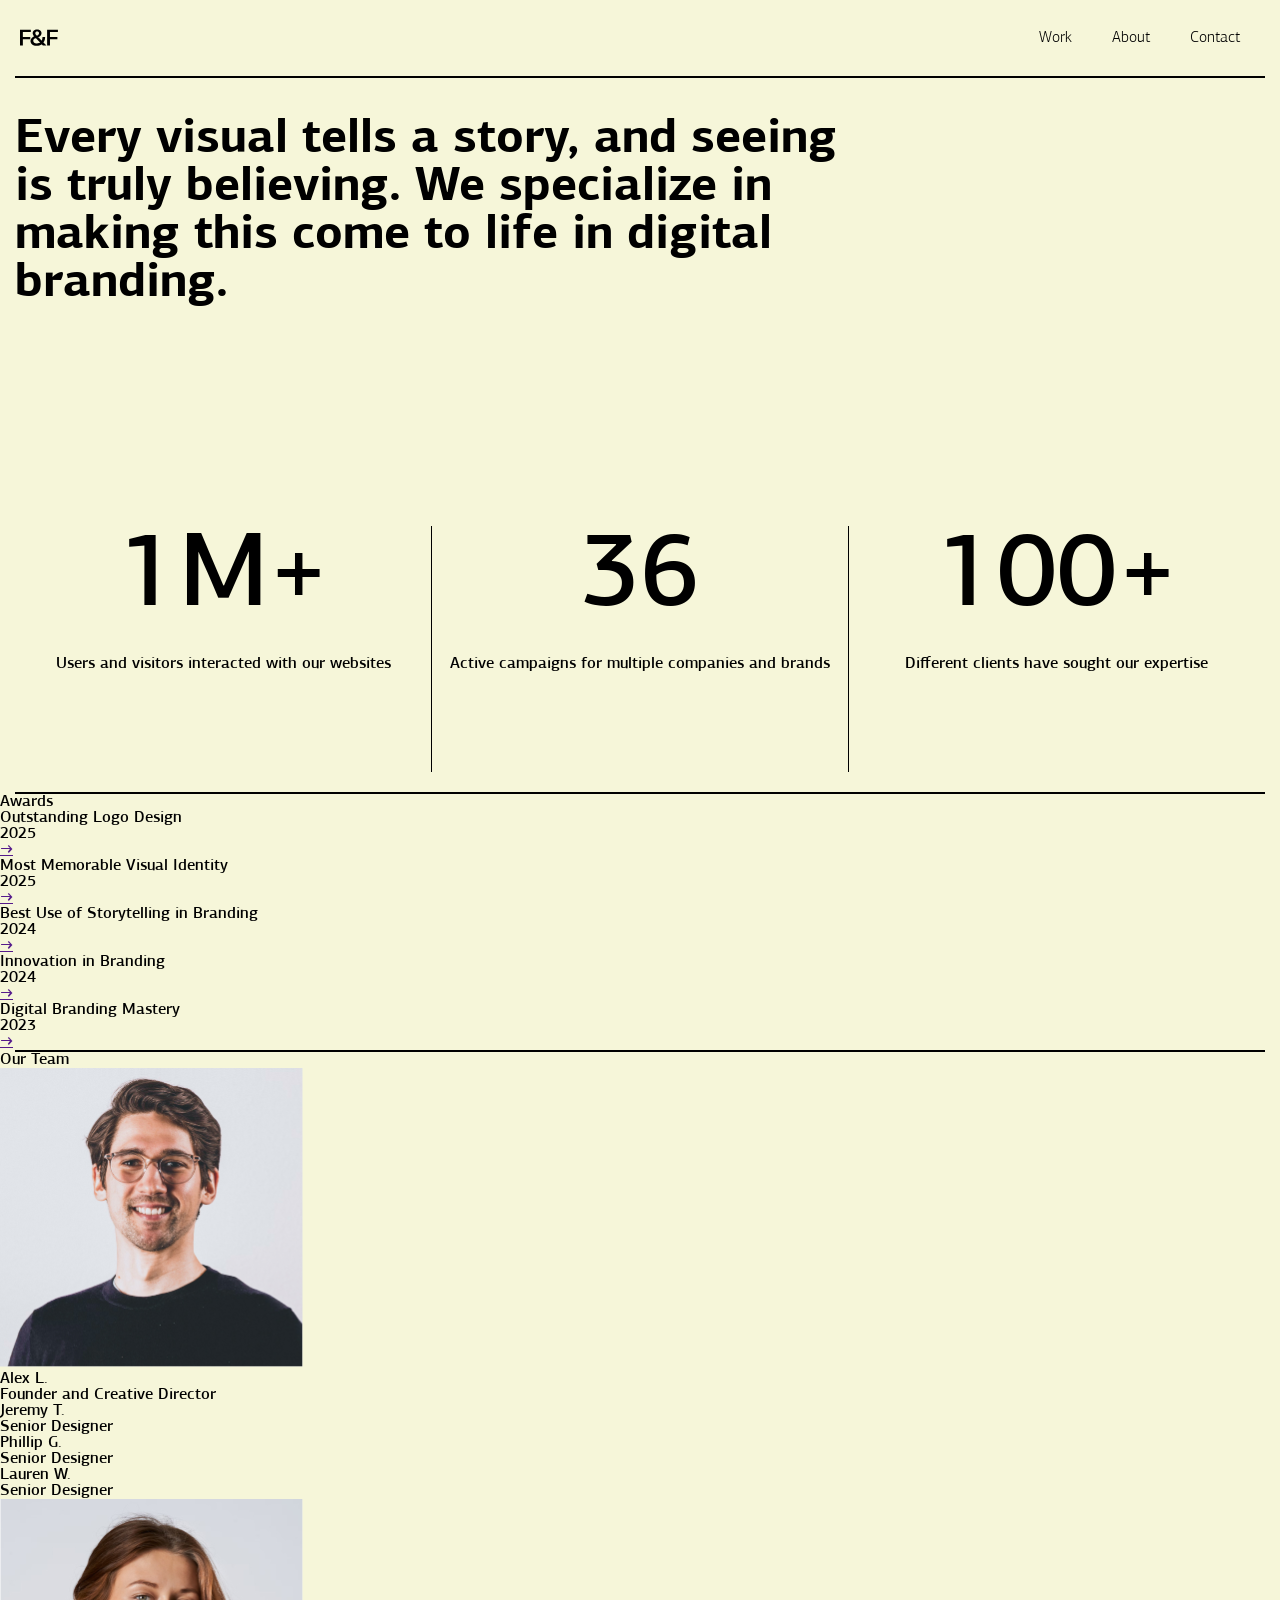
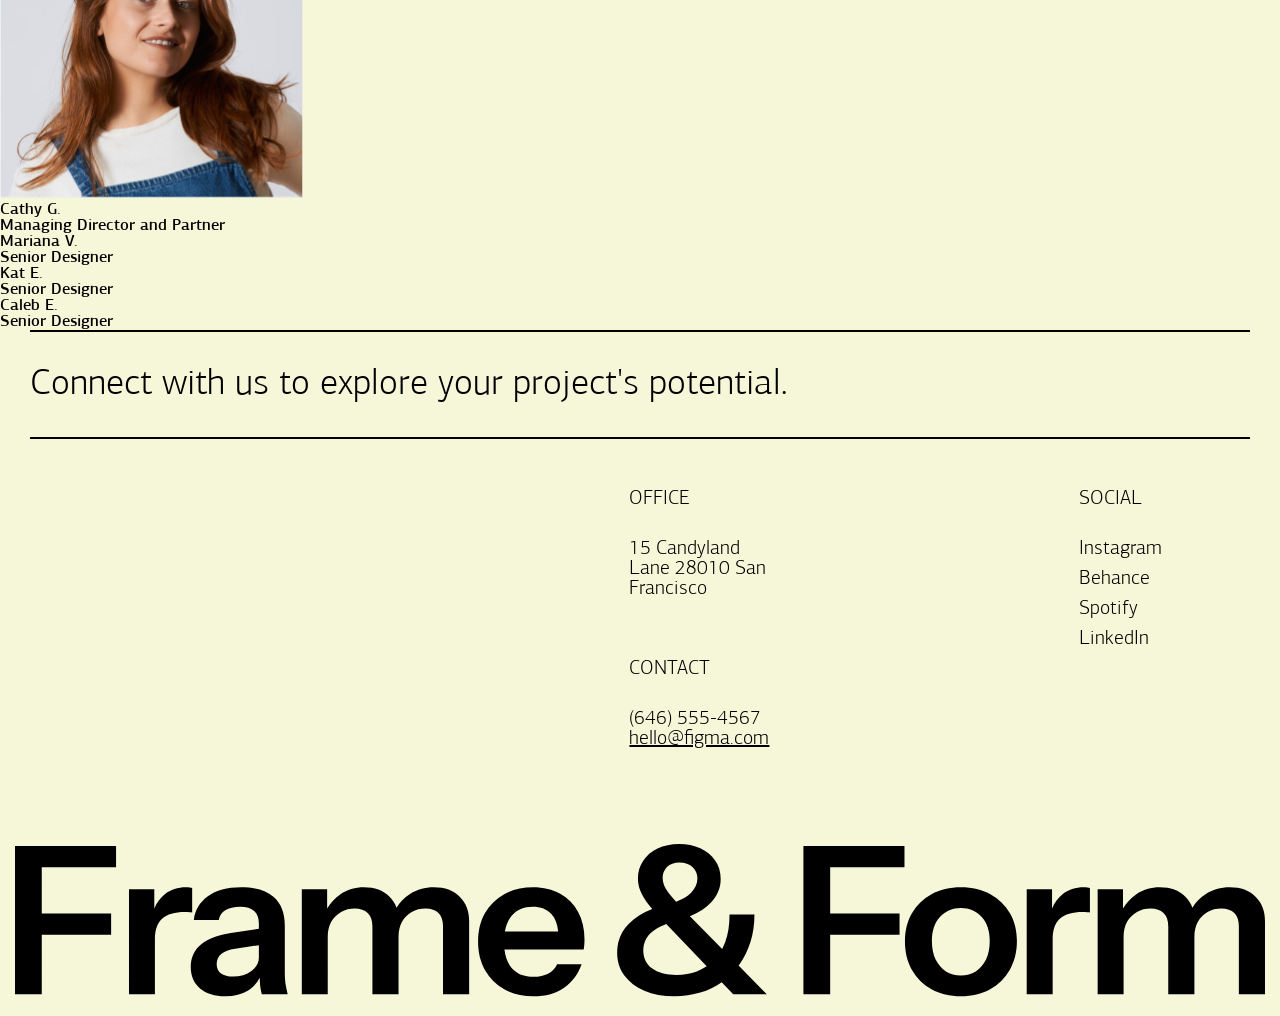
==== about.html @ 71bdcef7 "add about html" ====
<!DOCTYPE html>
<html lang="en">
<head>
   <meta charset="UTF-8">
   <meta name="viewport" content="width=divice-width, initial-scale=1.0">
   <link rel="stylesheet" href="/css/_reset.css">
   <link rel="stylesheet" href="/css/style.css">
   <title>Modern Brand</title>
</head>
<body>
   <div class="main-bg">
      <header class="header">
         <div class="header__container">
            
            <img src="images\F&F logo.svg" alt="" class="header__container__logo">

            <nav class="header__hidden">
               <img src="images\Left logo.svg" alt="" class="header__hidden__logo">
               <img src="images\Right logo.svg" alt="" class="header__hidden__logo">
               <a href="" class="header__hidden__menu">Menu</a>
            </nav>
            <nav class="header__menu-links">
               <a href="" class="header__menu-links__link">Work</a>
               <a href="" class="header__menu-links__link">About</a>
               <a href="" class="header__menu-links__link">Contact</a>

            </nav>

            <nav class="header__pages">
               <a href="" class="header__container page">Work</a>
               <a href="" class="header__container page">About</a>
               <a href="" class="header__container page">Contact</a>
            </nav>
         </div>
         <div class="header line"></div>
      </header>

      <main class="main">
         <div class="main__container">
            <img src="images\Left Logo.svg" alt="" class="main__logo">
            <img src="images\Right Logo.svg" alt="" class="main__logo">
         </div>

         <h1 class="main__title">Every visual tells a story, and seeing is truly believing. We specialize in making this come to life in digital branding.
         </h1>
         
      </main>



      <section class="stats-about">
         
            <div class="stats-about__description">
               <div class="stats-about__item">
                  <div class="stats-about__num">
                     1M+
                  </div>
                  <div class="stats-about__item-description">Users and visitors interacted with our websites</div>
                  
               </div>
               <div class="stats-about__line"></div>
               <div class="stats-about__item">
                  <div class="stats-about__num">
                     36 
                  </div>
                  <div class="stats-about__item-description">Active campaigns for multiple companies and brands</div>
                  
               </div>
               <div class="stats-about__line"></div>
               <div class="stats-about__item">
                  <div class="stats-about__num">
                     100+
                  </div>
                  <div class="stats-about__item-description">Different clients have sought our expertise</div>
               </div>
               
               
            </div>
            
         
      </section>

      <article class="awards">
         <div class="awards line"></div>
            
               <h1 class="awards__title">Awards</h1>
               
               <div class="awards__items">
                  <div class="awards__item">
                     <div class="awards__name">Outstanding Logo Design</div>
                     <div class="awards__year">2025</div>
                     <a href="" class="awards__link-button">→</a>
                  </div>

                  <div class="awards__item">
                     <div class="awards__name">Most Memorable Visual Identity</div>
                     <div class="awards__year">2025</div>
                     <a href="" class="awards__link-button">→</a>
                  </div>

                  <div class="awards__item">
                     <div class="awards__name">Best Use of Storytelling in Branding</div>
                     <div class="awards__year">2024</div>
                     <a href="" class="awards__link-button">→</a>
                  </div>


                  <div class="awards__item">
                     <div class="awards__name">Innovation in Branding</div>
                     <div class="awards__year">2024</div>
                     <a href="" class="awards__link-button">→</a>
                  </div>


                  <div class="awards__item">
                     <div class="awards__name">Digital Branding Mastery</div>
                     <div class="awards__year">2023</div>
                     <a href="" class="awards__link-button">→</a>
                  </div>

               </div>



            

            <div class="awards line"></div>
      </article>
      
      <section class="team">
         <h1 class="team__title">Our Team</h1>
         <div class="team__mates-container">
            <div class="team__card">
               <img src="images\images_about\Image-1.svg" alt="" class="team__director__img">
               <div class="team__name">Alex L.</div>
               <div class="team__function">Founder and Creative Director</div>

               <div class="team__card__line"></div>

               <div class="team__name">Jeremy T.</div>
               <div class="team__function">Senior Designer</div>
               <div class="team__name">Phillip G.</div>
               <div class="team__function">Senior Designer</div>
               <div class="team__name">Lauren W.</div>
               <div class="team__function">Senior Designer</div>
            </div>
            <div class="team__card">
               <img src="images\images_about\Image-2.svg" alt="" class="team__director__img">
               <div class="team__name">Cathy G.</div>
               <div class="team__function">Managing Director and Partner</div>

               <div class="team__card__line"></div>

               <div class="team__name">Mariana V.</div>
               <div class="team__function">Senior Designer</div>
               <div class="team__name">Kat E.</div>
               <div class="team__function">Senior Designer</div>
               <div class="team__name">Caleb E.</div>
               <div class="team__function">Senior Designer</div>
            </div>


         </div>




      </section>

      <section class="contacts">
            <div class="contacts line"></div>
            <h2 class="contacts__title">Connect with us to explore your project's potential.</h2>
            <div class="contacts line"></div>

            <div class="contacts__container">
               <div class="contacts__item img-container">
                  <img src="images\Left Logo.svg" alt="" class="contacts__logo">
                  <img src="images\Right Logo.svg" alt="" class="contacts__logo">
               </div>
               <div class="contacts__item office">
                  <h3 class="contacts title">OFFICE</h3>
                  <div class="contacts info">15 Candyland Lane 28010 San Francisco</div>
               </div>
               <div class="contacts__item contacts">
                  <h3 class="contacts title">CONTACT</h3>
                  <a href="tel:(646) 555-4567" class="contacts info" style="text-decoration: none;">(646) 555-4567</a>
                  <a href="" class="contacts info">hello@figma.com</a>                  
               </div>
               <div class="contacts__item social">
                  <h3 class="contacts title">SOCIAL</h3>
                  <div class="contacts info">Instagram</div>
                  <div class="contacts info">Behance</div>
                  <div class="contacts info">Spotify</div>
                  <div class="contacts info">LinkedIn</div>
               </div>
            </div>
            <img src="images\Footer logo.svg" alt="" class="contacts__vector-logo">
      </section>

   </div>
   
   
</body>
</html>
---- css/style.css ----
html, body, div, span, applet, object, iframe,
h1, h2, h3, h4, h5, h6, p, blockquote, pre,
a, abbr, acronym, address, big, cite, code,
del, dfn, em, img, ins, kbd, q, s, samp,
small, strike, strong, sub, sup, tt, var,
b, u, i, center,
dl, dt, dd, ol, ul, li,
fieldset, form, label, legend,
table, caption, tbody, tfoot, thead, tr, th, td,
article, aside, canvas, details, embed,
figure, figcaption, footer, header, hgroup,
menu, nav, output, ruby, section, summary,
time, mark, audio, video {
  scrollbar-width: none;
  margin: 0;
  padding: 0;
  border: 0;
  font-size: 100%;
  font: inherit;
  vertical-align: baseline;
}

/* HTML5 display-role reset for older browsers */
article, aside, details, figcaption, figure,
footer, header, hgroup, menu, nav, section {
  display: block;
}

body {
  line-height: 1;
}

ol, ul {
  list-style: none;
}

blockquote, q {
  quotes: none;
}

blockquote:before, blockquote:after,
q:before, q:after {
  content: "";
  content: none;
}

table {
  border-collapse: collapse;
  border-spacing: 0;
}

@font-face {
  font-family: "PFAgoraSansPro";
  src: url("../fonts/PFAgoraSansPro-Thin.eot");
  src: url("../fonts/PFAgoraSansPro-Thin.eot?#iefix") format("embedded-opentype"), url("../fonts/PFAgoraSansPro-Thin.woff") format("woff"), url("../fonts/PFAgoraSansPro-Thin.ttf") format("truetype");
  font-weight: 100;
}
@font-face {
  font-family: "PFAgoraSansPro";
  src: url("../fonts/PFAgoraSansPro-Light.eot");
  src: url("../fonts/PFAgoraSansPro-Light.eot?#iefix") format("embedded-opentype"), url("../fonts/PFAgoraSansPro-Light.woff") format("woff"), url("../fonts/PFAgoraSansPro-Light.ttf") format("truetype");
  font-weight: 300;
}
@font-face {
  font-family: "PFAgoraSansPro";
  src: url("../fonts/PFAgoraSansPro-Medium.eot");
  src: url("../fonts/PFAgoraSansPro-Medium.eot?#iefix") format("embedded-opentype"), url("../fonts/PFAgoraSansPro-Medium.woff") format("woff"), url("../fonts/PFAgoraSansPro-Medium.ttf") format("truetype");
  font-weight: 400;
}
@font-face {
  font-family: "PFAgoraSansPro";
  src: url("../fonts/PFAgoraSansPro-Bold.eot");
  src: url("../fonts/PFAgoraSansPro-Bold.eot?#iefix") format("embedded-opentype"), url("../fonts/PFAgoraSansPro-Bold.woff") format("woff"), url("../fonts/PFAgoraSansPro-Bold.ttf") format("truetype");
  font-weight: 500;
}
.main-bg {
  font-family: "PFAgoraSansPro";
  background-color: rgb(246, 246, 217);
  background-repeat: no-repeat;
  background-size: cover;
  background-position: center;
  max-width: 100%;
  overflow-x: hidden;
}

.line {
  height: 2px;
  background-color: black;
  text-align: center;
  margin: 0 15px;
}

@keyframes spin {
  0% {
    transform: rotate(0deg);
  }
  100% {
    transform: rotate(360deg);
  }
}
.header {
  font-family: "PFAgoraSansPro";
  font-weight: 300;
  color: black;
}
.header__hidden {
  display: none;
}
.header__menu-links {
  display: none;
}
.header__container {
  display: flex;
  justify-content: space-between;
  padding: 15px 20px;
}
.header__pages {
  display: flex;
}
@media (max-width: 799px) {
  .header__container {
    justify-content: start;
  }
  .header__hidden {
    display: flex;
    padding-left: 10px;
    margin-left: 0;
  }
  .header__hidden__logo {
    position: relative;
    padding-right: 1px;
    width: 25px;
  }
  .header__hidden__logo:nth-child(2) {
    animation: spin 2s ease-in-out infinite;
  }
  .header__hidden__menu {
    color: black;
    position: absolute;
    text-decoration: none;
    right: 15px;
    margin-top: 5px;
    font-size: 20px;
  }
  .header__pages {
    display: none;
  }
}

.page {
  color: black;
  text-decoration: none;
  letter-spacing: 5%;
}

.main {
  font-family: "PFAgoraSansPro";
  font-weight: 500;
}
.main__title {
  width: 65vw;
}
.main__container {
  display: flex;
  padding: 19px 15px;
  gap: 8px;
  justify-content: flex-start;
}
.main__logo:last-child {
  animation: spin 2s ease-in-out infinite;
}
@media (max-width: 799px) {
  .main__logo {
    display: none;
  }
}
.main__title {
  padding-left: 15px;
  font-size: clamp(32px, 12vw, 48px);
  white-space: pre-wrap;
  padding-bottom: 150px;
}

.portfolio {
  font-family: "PFAgoraSansPro";
  font-weight: 300;
  position: relative;
}
.portfolio__title {
  padding-top: 40px;
  padding-left: 15px;
}
.portfolio__link {
  position: absolute;
  right: 253px;
  margin-top: 30px;
  color: rgb(70, 70, 70);
}
.portfolio__project {
  padding-top: 143px;
  padding-bottom: 60px;
}
.portfolio__images {
  margin: auto 30px;
  display: flex;
  justify-content: space-between;
  padding-right: 15px;
  gap: 20px;
}
.portfolio__image {
  height: 70vh;
}
.portfolio__info {
  display: flex;
  justify-content: space-between;
  padding-top: 20px;
  padding-left: 30px;
}
.portfolio__project-name {
  word-spacing: 20px;
}
.portfolio__project-slogan {
  margin-left: 69px;
}
.portfolio__description {
  width: 316px;
  margin-right: 30px;
}
@media (max-width: 799px) {
  .portfolio__image {
    height: 40vh;
  }
  .portfolio__project {
    padding-top: 10px;
  }
  .portfolio__link {
    left: 30px;
  }
  .portfolio__info {
    display: block;
  }
  .portfolio__project-slogan {
    margin-bottom: 32px;
  }
}

.stats {
  font-family: "PFAgoraSansPro";
  font-weight: 400;
  padding-left: 15px;
  padding-top: 20px;
  position: relative;
}
.stats__container {
  display: flex;
  justify-content: flex-start;
  gap: 25vw;
}
.stats__slogan {
  font-size: 30px;
}
.stats__num {
  font-size: 105px;
  padding-bottom: 25px;
}
.stats__item {
  padding-bottom: 20px;
  width: 49vw;
}
.stats__line {
  width: 100%;
  height: 1px;
  background-color: black;
}
.stats__link {
  text-decoration: none;
  display: block;
  font-size: 20px;
  margin-top: 73px;
  text-align: left;
  margin-bottom: 30px;
  color: rgb(70, 70, 70);
}
@media (max-width: 799px) {
  .stats__container {
    display: block;
  }
  .stats__slogan {
    padding-bottom: 80px;
  }
}

.contacts {
  font-family: "PFAgoraSansPro";
  font-weight: 300;
  color: black;
}
.contacts .line {
  margin: auto 30px;
}
.contacts__title {
  padding: 34px 30px;
  font-size: 37px;
}
.contacts__container {
  padding-top: 50px;
  display: grid;
  grid-template-columns: 4fr 3fr 1fr;
  grid-template-rows: 1fr 1fr;
  padding-left: 30px;
}
.contacts__logo {
  height: 70px;
}
.contacts__logo:last-child {
  animation: spin 2s ease-in-out infinite;
}
.contacts__vector-logo {
  width: calc(100% - 30px);
  margin: 15px 15px;
}
.contacts .info {
  padding-bottom: 10px;
}
.contacts__item {
  width: 201px;
  font-size: 20px;
}
.contacts .title {
  padding-bottom: 30px;
}
.contacts .contacts {
  grid-row: 2;
  grid-column: 2;
}
.contacts .office {
  grid-row: 1;
  grid-column: 2;
}
.contacts .social {
  grid-row: 1;
  grid-column: 3;
}
@media (max-width: 799px) {
  .contacts__container {
    display: block;
  }
  .contacts__item {
    padding-bottom: 50px;
  }
}

.main-project {
  font-family: "PFAgoraSansPro";
  font-weight: 300;
  display: grid;
  grid-template-columns: 1fr 1fr;
  grid-template-rows: 1fr 1fr 1fr;
  margin: auto 15px;
  margin-bottom: 170px;
}
.main-project__subtitle {
  text-decoration: underline;
  font-size: 32px;
  grid-column: 1;
  grid-row: 2;
  font-size: 24px;
  margin-top: 30px;
}
.main-project__title {
  grid-column: 1;
  grid-row: 3;
  font-size: 64px;
  font-weight: 400;
  margin-top: -110px;
}
.main-project__description {
  grid-column: 2;
  grid-row: 2;
  font-size: 20px;
  font-weight: 400;
  margin-top: 45px;
}
.main-project__subdescription {
  grid-column: 2;
  grid-row: 3;
  white-space: pre-line;
  font-size: 20px;
  color: grey;
  line-height: 1.5;
}
.main-project__container {
  display: flex;
  padding: 19px 15px;
  gap: 8px;
  justify-content: flex-start;
  grid: 1/1;
}
.main-project__logo:last-child {
  animation: spin 2s ease-in-out infinite;
}
@media (max-width: 1300px) {
  .main-project {
    display: block;
  }
  .main-project__title {
    margin-top: 20px;
  }
}
@media (max-width: 700px) {
  .main-project {
    display: block;
  }
  .main-project__logo {
    display: none;
  }
  .main-project__title {
    margin-top: 20px;
  }
}

.project-images {
  margin-left: 15px;
  margin-right: 15px;
  width: calc(100vw - 30px);
  gap: 15px;
  display: grid;
  grid-template-columns: 1fr 1fr;
  grid-template-rows: repeat(5, 1fr);
  margin-bottom: 15px;
}
.project-images__image1 {
  width: 100%;
  grid-column: 1/3;
  grid-row: 1;
}
.project-images__image2 {
  width: 100%;
  grid-row: 2;
  grid-column: 1;
}
.project-images__image3 {
  width: 100%;
  grid-row: 2;
  grid-column: 2;
}
.project-images__image4 {
  width: 100%;
  grid-row: 3;
  grid-column: 1/3;
}
.project-images__image5 {
  width: 100%;
  grid-row: 4;
  grid-column: 1;
}
.project-images__image6 {
  width: 100%;
  grid-row: 4;
  grid-column: 2;
}
.project-images__image7 {
  width: 100%;
  grid-row: 5;
  grid-column: 1/3;
}
@media (max-width: 700px) {
  .project-images {
    display: block;
  }
  .project-images__image1, .project-images__image2, .project-images__image3, .project-images__image4, .project-images__image5, .project-images__image6, .project-images__image7 {
    margin-bottom: 20px;
  }
}

.other-projects {
  margin: auto 15px;
}
.other-projects__title {
  font-size: 64px;
  font-weight: 300;
  margin: 30px 15px;
  margin-bottom: 104px;
}
.other-projects__project-example-container {
  display: flex;
  justify-content: center;
  margin-bottom: 80px;
  gap: 15px;
}
.other-projects__project {
  width: 100%;
}
.other-projects__img {
  width: 100%;
}
.other-projects__link {
  font-size: 16px;
  color: grey;
  display: block;
  margin-top: 10px;
}
@media (max-width: 700px) {
  .other-projects__project-example-container {
    display: block;
  }
  .other-projects__project {
    margin-bottom: 20px;
  }
}

.stats-about {
  font-family: "PFAgoraSansPro";
  font-weight: 400;
  padding-left: 15px;
  padding-right: 15px;
  padding-top: 20px;
  padding-bottom: 20px;
  position: relative;
}
.stats-about__description {
  display: flex;
  justify-content: center;
  height: 246px;
}
.stats-about__slogan {
  font-size: 30px;
}
.stats-about__num {
  font-size: 105px;
  padding-bottom: 25px;
}
.stats-about__item {
  text-align: center;
  padding-bottom: 20px;
  width: 33.3333333333vw;
}
.stats-about__line {
  width: 1px;
  height: 100%;
  background-color: black;
}
.stats-about__link {
  text-decoration: none;
  display: block;
  font-size: 20px;
  margin-top: 73px;
  text-align: left;
  margin-bottom: 30px;
  color: rgb(70, 70, 70);
}
@media (max-width: 799px) {
  .stats-about__container {
    display: block;
  }
  .stats-about__slogan {
    padding-bottom: 80px;
  }
}/*# sourceMappingURL=style.css.map */
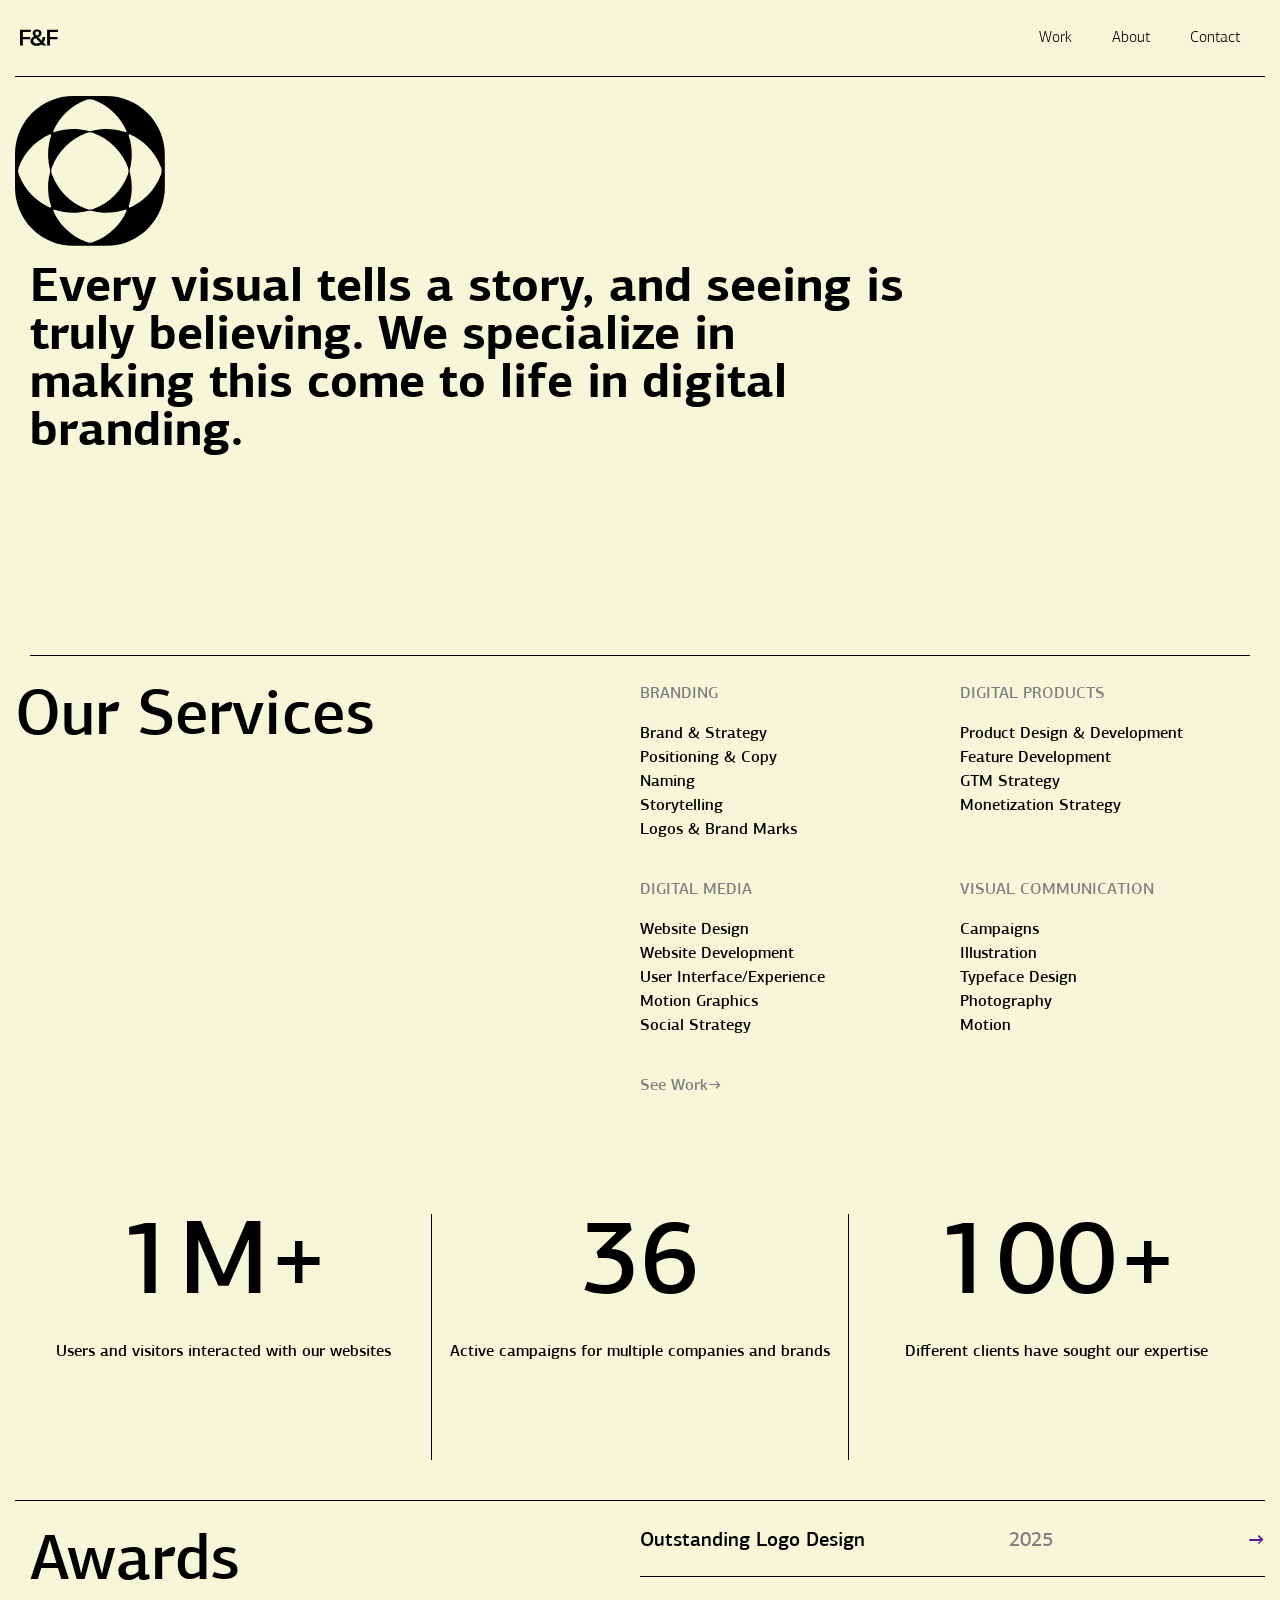
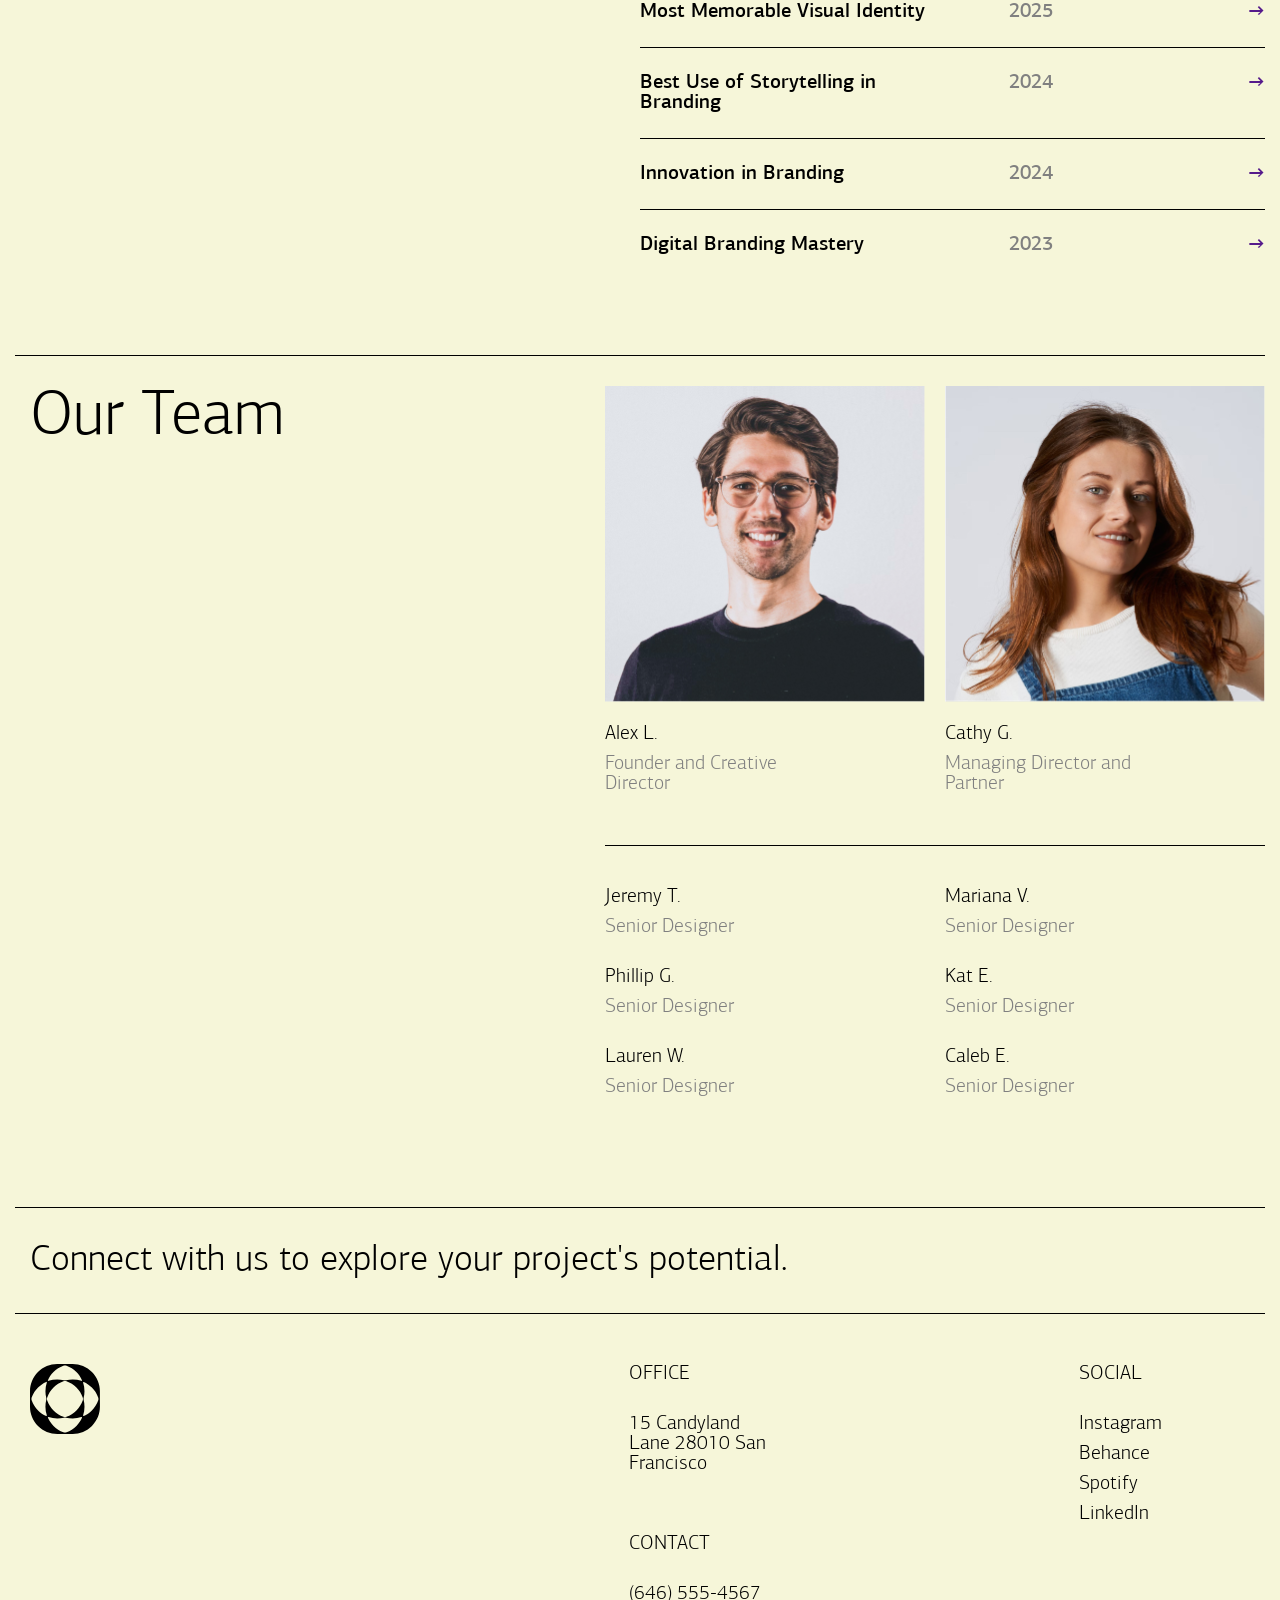
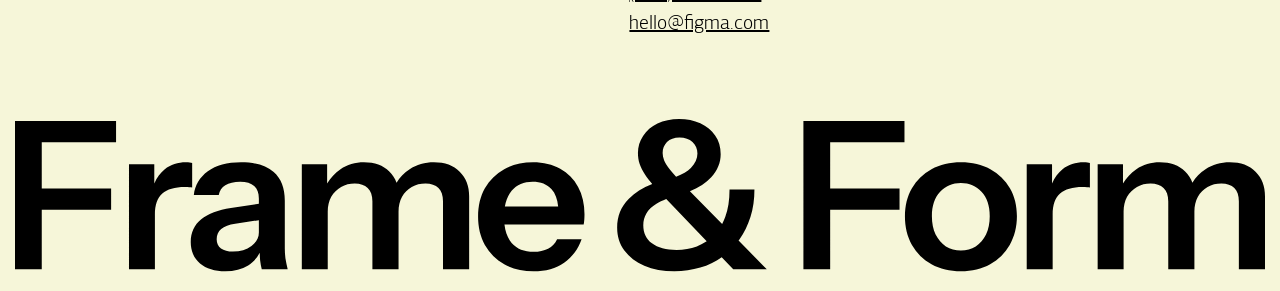
==== commit 6ee39838: "Merge branch 'layout/header' into 'main' Layout/header  See merge request vrust00/modern-brand-desig" ====
--- a/about.html
+++ b/about.html
@@ -43,10 +43,57 @@
 
          <h1 class="main__title">Every visual tells a story, and seeing is truly believing. We specialize in making this come to life in digital branding.
          </h1>
-         
+         <div class="main line"></div>
       </main>
 
-
+      <section class="services">
+         
+         <h1 class="services__title">Our Services</h1>
+         <div class="services__items">
+            <div class="services__item">
+               <h2 class="services__item-title">BRANDING</h2>
+               <div class="services__description">Brand & Strategy
+                  Positioning & Copy 
+                  Naming
+                  Storytelling 
+                  Logos & Brand Marks
+               </div>
+            </div>
+
+            
+
+            <div class="services__item">
+               <h2 class="services__item-title">DIGITAL PRODUCTS</h2>
+               <div class="services__description">Product Design & Development
+                  Feature Development
+                  GTM Strategy
+                  Monetization Strategy
+               </div>
+            </div>
+
+            <div class="services__item">
+               <h2 class="services__item-title">DIGITAL MEDIA</h2>
+               <div class="services__description">Website Design
+                  Website Development
+                  User Interface/Experience
+                  Motion Graphics
+                  Social Strategy
+               </div>
+            </div>
+
+            <div class="services__item">
+               <h2 class="services__item-title">VISUAL COMMUNICATION</h2>
+               <div class="services__description">Campaigns
+                  Illustration
+                  Typeface Design
+                  Photography
+                  Motion
+               </div>
+            </div>
+
+         </div>
+         <div class="services__link" >See Work→</div>
+      </section>
 
       <section class="stats-about">
          
@@ -79,39 +126,40 @@
             
          
       </section>
-
+      <div class="line"></div>
       <article class="awards">
-         <div class="awards line"></div>
-            
+
                <h1 class="awards__title">Awards</h1>
                
                <div class="awards__items">
+                  
                   <div class="awards__item">
                      <div class="awards__name">Outstanding Logo Design</div>
                      <div class="awards__year">2025</div>
                      <a href="" class="awards__link-button">→</a>
-                  </div>
-
+                     
+                  </div>
+                  <div class="awards__line"></div>
                   <div class="awards__item">
                      <div class="awards__name">Most Memorable Visual Identity</div>
                      <div class="awards__year">2025</div>
                      <a href="" class="awards__link-button">→</a>
                   </div>
-
+                  <div class="awards__line"></div>
                   <div class="awards__item">
                      <div class="awards__name">Best Use of Storytelling in Branding</div>
                      <div class="awards__year">2024</div>
                      <a href="" class="awards__link-button">→</a>
                   </div>
 
-
+                  <div class="awards__line"></div>
                   <div class="awards__item">
                      <div class="awards__name">Innovation in Branding</div>
                      <div class="awards__year">2024</div>
                      <a href="" class="awards__link-button">→</a>
                   </div>
 
-
+                  <div class="awards__line"></div>
                   <div class="awards__item">
                      <div class="awards__name">Digital Branding Mastery</div>
                      <div class="awards__year">2023</div>
@@ -124,44 +172,64 @@
 
             
 
-            <div class="awards line"></div>
+            
       </article>
-      
+      <div class="line"></div>
       <section class="team">
+         
          <h1 class="team__title">Our Team</h1>
          <div class="team__mates-container">
             <div class="team__card">
-               <img src="images\images_about\Image-1.svg" alt="" class="team__director__img">
+               <img src="images\images_about\Image-1.svg" alt="" class="team__img">
                <div class="team__name">Alex L.</div>
                <div class="team__function">Founder and Creative Director</div>
 
-               <div class="team__card__line"></div>
-
-               <div class="team__name">Jeremy T.</div>
-               <div class="team__function">Senior Designer</div>
-               <div class="team__name">Phillip G.</div>
-               <div class="team__function">Senior Designer</div>
-               <div class="team__name">Lauren W.</div>
-               <div class="team__function">Senior Designer</div>
+               
+
             </div>
             <div class="team__card">
-               <img src="images\images_about\Image-2.svg" alt="" class="team__director__img">
+               <img src="images\images_about\Image-2.svg" alt="" class="team__img">
                <div class="team__name">Cathy G.</div>
                <div class="team__function">Managing Director and Partner</div>
 
-               <div class="team__card__line"></div>
-
-               <div class="team__name">Mariana V.</div>
-               <div class="team__function">Senior Designer</div>
-               <div class="team__name">Kat E.</div>
-               <div class="team__function">Senior Designer</div>
-               <div class="team__name">Caleb E.</div>
-               <div class="team__function">Senior Designer</div>
-            </div>
-
-
-         </div>
-
+               
+
+
+            </div>
+            
+
+         </div>
+         <div class="team__line"></div>
+         <div class="team__mates">
+               
+
+               <div class="team__mate">
+                  <div class="team__name">Jeremy T.</div>
+                  <div class="team__function">Senior Designer</div>
+               </div>
+               <div class="team__mate">
+                  <div class="team__name">Mariana V.</div>
+                  <div class="team__function">Senior Designer</div>
+               </div>
+
+               <div class="team__mate">
+                  <div class="team__name">Phillip G.</div>
+                  <div class="team__function">Senior Designer</div>
+               </div>
+               <div class="team__mate">
+                  <div class="team__name">Kat E.</div>
+                  <div class="team__function">Senior Designer</div>
+               </div>
+
+               <div class="team__mate">
+                  <div class="team__name">Lauren W.</div>
+                  <div class="team__function">Senior Designer</div>
+               </div>
+               <div class="team__mate">
+                  <div class="team__name">Caleb E.</div>
+                  <div class="team__function">Senior Designer</div>
+               </div>
+         </div>
 
 
 
@@ -179,19 +247,19 @@
                </div>
                <div class="contacts__item office">
                   <h3 class="contacts title">OFFICE</h3>
-                  <div class="contacts info">15 Candyland Lane 28010 San Francisco</div>
+                  <div class="contacts info" >15 Candyland Lane 28010 San Francisco</div>
                </div>
                <div class="contacts__item contacts">
                   <h3 class="contacts title">CONTACT</h3>
-                  <a href="tel:(646) 555-4567" class="contacts info" style="text-decoration: none;">(646) 555-4567</a>
-                  <a href="" class="contacts info">hello@figma.com</a>                  
+                  <a href="tel:(646) 555-4567" style="text-decoration: underline;" class="contacts info">(646) 555-4567</a>
+                  <a href="" class="contacts info" style="text-decoration: underline;">hello@figma.com</a>                  
                </div>
                <div class="contacts__item social">
                   <h3 class="contacts title">SOCIAL</h3>
-                  <div class="contacts info">Instagram</div>
-                  <div class="contacts info">Behance</div>
-                  <div class="contacts info">Spotify</div>
-                  <div class="contacts info">LinkedIn</div>
+                  <a href="" class="contacts info">Instagram</a>
+                  <a href="" class="contacts info">Behance</a>
+                  <a href="" class="contacts info">Spotify</a>
+                  <a href=""  class="contacts info">LinkedIn</a>
                </div>
             </div>
             <img src="images\Footer logo.svg" alt="" class="contacts__vector-logo">
--- a/css/style.css
+++ b/css/style.css
@@ -84,10 +84,11 @@
 }
 
 .line {
-  height: 2px;
+  height: 1px !important;
   background-color: black;
   text-align: center;
-  margin: 0 15px;
+  margin: 0 15px !important;
+  padding: 0 0 !important;
 }
 
 @keyframes spin {
@@ -156,13 +157,14 @@
 .main {
   font-family: "PFAgoraSansPro";
   font-weight: 500;
+  margin: auto 15px;
 }
 .main__title {
-  width: 65vw;
+  width: 70%;
 }
 .main__container {
   display: flex;
-  padding: 19px 15px;
+  padding: 19px 0;
   gap: 8px;
   justify-content: flex-start;
 }
@@ -180,6 +182,11 @@
   white-space: pre-wrap;
   padding-bottom: 150px;
 }
+@media (max-width: 799px) {
+  .main__title {
+    width: 100%;
+  }
+}
 
 .portfolio {
   font-family: "PFAgoraSansPro";
@@ -248,7 +255,7 @@
   font-family: "PFAgoraSansPro";
   font-weight: 400;
   padding-left: 15px;
-  padding-top: 20px;
+  margin-top: 20px;
   position: relative;
 }
 .stats__container {
@@ -291,6 +298,7 @@
 }
 
 .contacts {
+  text-decoration: none;
   font-family: "PFAgoraSansPro";
   font-weight: 300;
   color: black;
@@ -320,7 +328,9 @@
   margin: 15px 15px;
 }
 .contacts .info {
+  display: block;
   padding-bottom: 10px;
+  text-decoration: none;
 }
 .contacts__item {
   width: 201px;
@@ -336,6 +346,8 @@
 .contacts .office {
   grid-row: 1;
   grid-column: 2;
+  text-decoration: none;
+  margin-bottom: 20px;
 }
 .contacts .social {
   grid-row: 1;
@@ -516,15 +528,12 @@
   padding-right: 15px;
   padding-top: 20px;
   padding-bottom: 20px;
-  position: relative;
 }
 .stats-about__description {
   display: flex;
   justify-content: center;
   height: 246px;
-}
-.stats-about__slogan {
-  font-size: 30px;
+  margin-bottom: 20px;
 }
 .stats-about__num {
   font-size: 105px;
@@ -550,10 +559,174 @@
   color: rgb(70, 70, 70);
 }
 @media (max-width: 799px) {
-  .stats-about__container {
-    display: block;
-  }
-  .stats-about__slogan {
-    padding-bottom: 80px;
+  .stats-about {
+    height: 80vh;
+  }
+  .stats-about__description {
+    display: block;
+  }
+  .stats-about__item {
+    margin-top: 36px;
+    text-align: left;
+    width: 100%;
+  }
+  .stats-about__line {
+    width: 100%;
+    height: 1px;
+    background-color: black;
+  }
+}
+
+.services {
+  margin-left: 15px;
+  margin-top: 30px;
+  margin-bottom: 100px;
+  display: grid;
+  grid-template-columns: 1fr 1fr;
+}
+.services__title {
+  font-size: 64px;
+  grid-column: 1;
+  padding-bottom: 16px;
+}
+.services__items {
+  display: grid;
+  grid-template-columns: 1fr 1fr;
+  grid-template-rows: 1fr 1fr;
+  grid-column: 2;
+}
+.services__item {
+  width: 25vw;
+  margin-bottom: 40px;
+}
+.services__description {
+  white-space: pre-line;
+  line-height: 1.5;
+}
+.services__item-title {
+  margin-bottom: 20px;
+  color: grey;
+}
+.services__link {
+  grid-column: 2;
+  color: grey;
+  grid-row: 2;
+}
+@media (max-width: 799px) {
+  .services {
+    grid-template-columns: 1fr;
+  }
+  .services__item {
+    width: 100vw;
+  }
+  .services__title {
+    grid-column: 1;
+  }
+  .services__items {
+    grid-column: 1;
+  }
+  .services__link {
+    grid-column: 1;
+    grid-row: 3;
+  }
+}
+@media (max-width: 1200px) {
+  .services__items {
+    grid-template-columns: 1fr;
+  }
+}
+
+.awards {
+  display: grid;
+  grid-template-columns: 1fr 1fr;
+  margin: 30px 15px 100px 15px;
+}
+.awards__title {
+  font-size: 64px;
+  margin-left: 15px;
+  grid-column: 1;
+  margin-bottom: 60px;
+}
+.awards__items {
+  right: 0;
+}
+.awards__item {
+  display: grid;
+  grid-template-columns: 2fr 1fr 1fr;
+  text-align: right;
+  font-size: 20px;
+}
+.awards__name {
+  text-align: left;
+}
+.awards__year {
+  text-align: center;
+  color: grey;
+}
+.awards__link-button {
+  text-decoration: none;
+}
+.awards__line {
+  margin: 25px auto;
+  background-color: black;
+  height: 1px;
+  width: 100%;
+}
+@media (max-width: 799px) {
+  .awards {
+    grid-template-columns: 1fr;
+  }
+}
+
+.team {
+  display: grid;
+  grid-template-columns: 1fr 1fr;
+  margin: 30px 15px 0 15px;
+  font-size: 20px;
+  font-weight: 300;
+  margin-bottom: 100px;
+}
+.team__title {
+  font-size: 64px;
+  margin-left: 15px;
+  grid-column: 1;
+  margin-bottom: 20px;
+}
+.team__mates-container {
+  display: grid;
+  grid-template-columns: 25vw 25vw;
+  gap: 20px;
+}
+.team__img {
+  width: 100%;
+  margin-bottom: 17px;
+}
+.team__function {
+  color: grey;
+  margin-bottom: 10px;
+  width: 70%;
+}
+.team__name {
+  margin-bottom: 10px;
+}
+.team__line {
+  grid-column: 2;
+  height: 1px;
+  background-color: black;
+  width: 100%;
+  margin: 41px auto;
+}
+.team__mates {
+  grid-column: 2;
+  display: grid;
+  grid-template-columns: 1fr 1fr;
+  gap: 20px;
+}
+@media (max-width: 799px) {
+  .team {
+    display: block;
+  }
+  .team__mates-container {
+    display: block;
   }
 }/*# sourceMappingURL=style.css.map */
